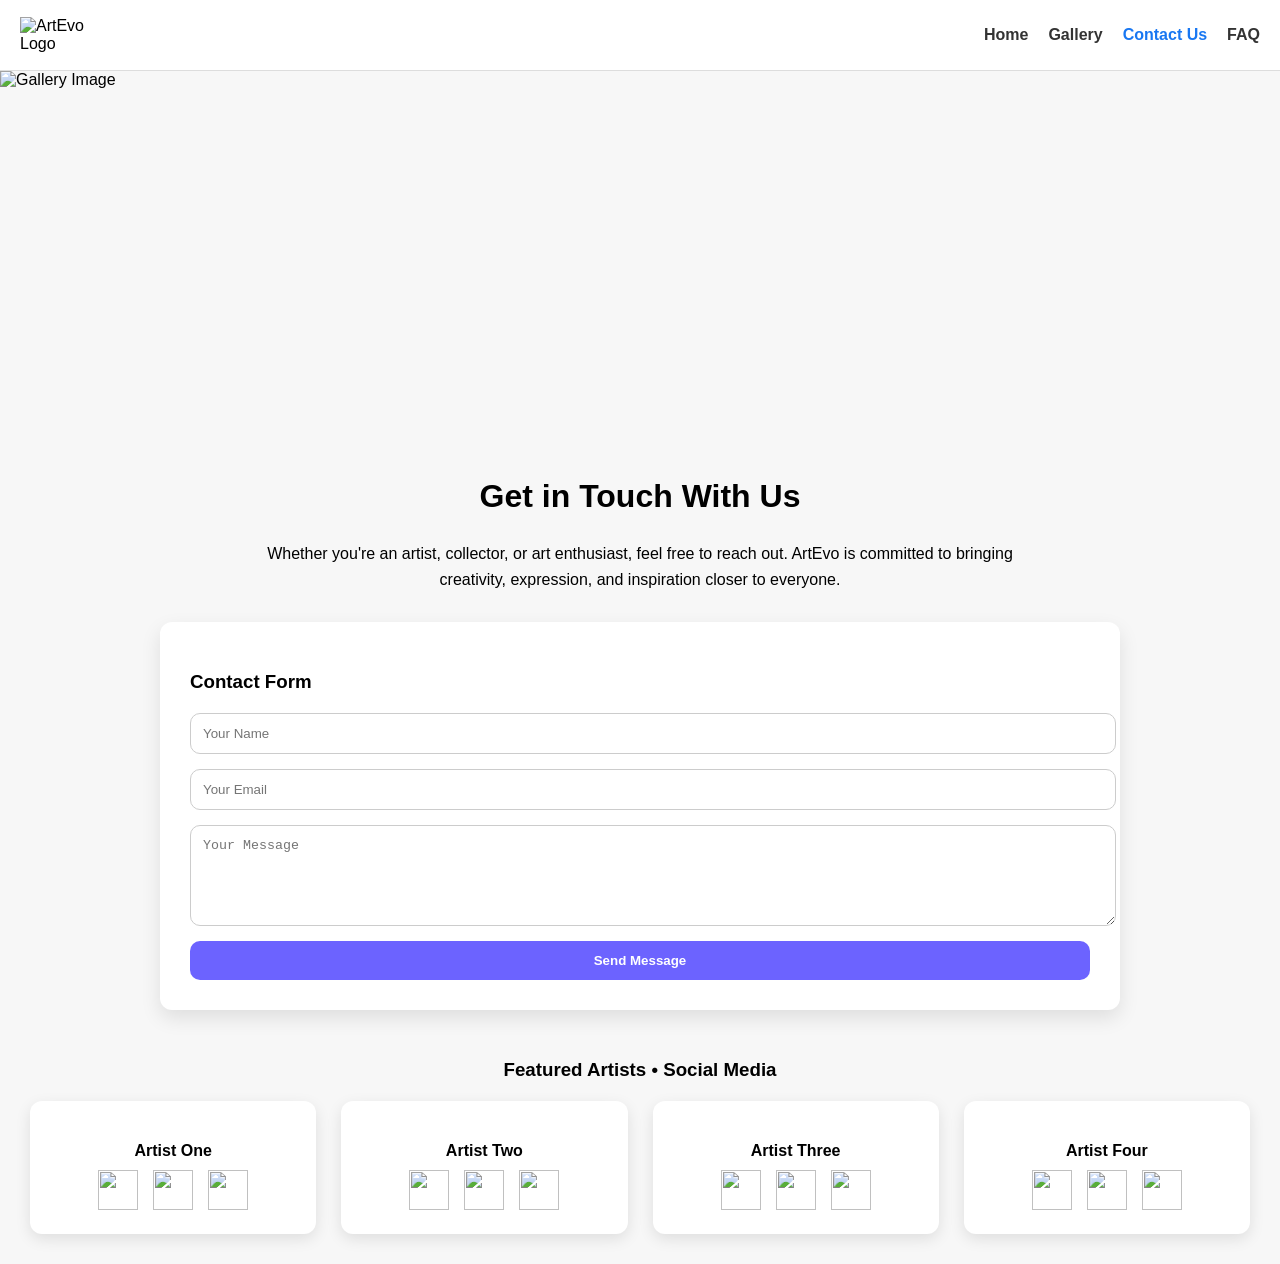
==== ArtEvo/contact.html @ fd7f2cda "11/27/25 0409 : gallery" ====
<!DOCTYPE html>
<html lang="en">
<head>
<meta charset="UTF-8" />
<meta name="viewport" content="width=device-width, initial-scale=1.0" />
<title>ArtEvo • Contact Us</title>

<style>
body {
    font-family: 'Poppins', sans-serif;
    margin: 0;
    background: #f7f7f7;
}

/* HEADER */
header {
    display: flex;
    align-items: center;
    justify-content: space-between;
    padding: 10px 20px;
    background: white;
    border-bottom: 1px solid #ddd;
    position: sticky;
    top: 0;
    z-index: 10;
}
.logo { width: 70px; height: auto; }

nav ul {
    display: flex;
    gap: 20px;
    list-style: none;
}
nav ul li a {
    text-decoration: none;
    font-weight: bold;
    color: #333;
}
nav ul li a:hover {
    color: #1877f2;
}

/* CAROUSEL */
.carousel {
    width: 100%;
    height: 350px;
    overflow: hidden;
}
.carousel img {
    width: 100%;
    height: 350px;
    object-fit: cover;
}

/* DESCRIPTION */
.description {
    padding: 30px;
    text-align: center;
}
.description h2 {
    font-size: 2rem;
}
.description p {
    max-width: 800px;
    margin: auto;
    line-height: 1.6;
}

/* CONTACT FORM */
.contact-section {
    padding: 30px;
    max-width: 900px;
    margin: auto;
    background: white;
    border-radius: 12px;
    box-shadow: 0 8px 20px rgba(0,0,0,0.1);
}
.contact-section h3 {
    margin-bottom: 20px;
}
.contact-form {
    display: grid;
    gap: 15px;
}
.contact-form input,
.contact-form textarea {
    width: 100%;
    padding: 12px;
    border-radius: 10px;
    border: 1px solid #ccc;
}
.contact-form button {
    background: #6c63ff;
    color: white;
    border: none;
    padding: 12px;
    border-radius: 10px;
    font-weight: bold;
    cursor: pointer;
}
.contact-form button:hover {
    background: #554fe0;
}

/* FEATURED ARTISTS SOCIAL MEDIA */
.social-section {
    padding: 30px;
    text-align: center;
}
.artist-social {
    display: grid;
    grid-template-columns: repeat(auto-fit, minmax(220px, 1fr));
    gap: 25px;
    margin-top: 20px;
}
.artist-block {
    background: #ffffff;
    padding: 20px;
    border-radius: 12px;
    box-shadow: 0 5px 15px rgba(0,0,0,0.1);
}
.artist-block h4 {
    margin-bottom: 10px;
}
.social-icons {
    display: flex;
    justify-content: center;
    gap: 15px;
}
.social-icons img {
    width: 40px;
    height: 40px;
    cursor: pointer;
    transition: 0.2s;
}
.social-icons img:hover {
    transform: scale(1.1);
}

/* RESPONSIVE */
@media (max-width: 768px) {
    nav ul { display: none; }
}
</style>
</head>
<body>

<!-- HEADER -->
<header>
    <img src="logo.png" class="logo" alt="ArtEvo Logo" />

    <nav>
        <ul>
            <li><a href="index.html">Home</a></li>
            <li><a href="gallery.html">Gallery</a></li>
            <li><a href="contact.html" style="color:#1877f2;">Contact Us</a></li>
            <li><a href="faq.html">FAQ</a></li>
        </ul>
    </nav>
</header>

<!-- CAROUSEL -->
<section class="carousel">
    <img id="carouselImage" src="contact1.jpg" alt="Gallery Image" />
</section>

<!-- DESCRIPTION -->
<section class="description">
    <h2>Get in Touch With Us</h2>
    <p>Whether you're an artist, collector, or art enthusiast, feel free to reach out. ArtEvo is committed to bringing creativity, expression, and inspiration closer to everyone.</p>
</section>

<!-- CONTACT FORM -->
<section class="contact-section">
    <h3>Contact Form</h3>

    <div class="contact-form">
        <input type="text" id="name" placeholder="Your Name">
        <input type="email" id="email" placeholder="Your Email">
        <textarea id="message" rows="5" placeholder="Your Message"></textarea>
        <button id="sendMessage">Send Message</button>
    </div>
</section>

<!-- FEATURED ARTISTS SOCIAL MEDIA -->
<section class="social-section">
    <h3>Featured Artists • Social Media</h3>

    <div class="artist-social">

        <div class="artist-block">
            <h4>Artist One</h4>
            <div class="social-icons">
                <a href="#"><img src="fb.png"></a>
                <a href="#"><img src="ig.png"></a>
                <a href="#"><img src="x.png"></a>
            </div>
        </div>

        <div class="artist-block">
            <h4>Artist Two</h4>
            <div class="social-icons">
                <a href="#"><img src="fb.png"></a>
                <a href="#"><img src="ig.png"></a>
                <a href="#"><img src="x.png"></a>
            </div>
        </div>

        <div class="artist-block">
            <h4>Artist Three</h4>
            <div class="social-icons">
                <a href="#"><img src="fb.png"></a>
                <a href="#"><img src="ig.png"></a>
                <a href="#"><img src="x.png"></a>
            </div>
        </div>

        <div class="artist-block">
            <h4>Artist Four</h4>
            <div class="social-icons">
                <a href="#"><img src="fb.png"></a>
                <a href="#"><img src="ig.png"></a>
                <a href="#"><img src="x.png"></a>
            </div>
        </div>

    </div>
</section>

<script>
// IMAGE CAROUSEL LOGIC
const carouselImages = ["contact1.jpg", "contact2.jpg", "contact3.jpg"];
let index = 0;

setInterval(() => {
    index = (index + 1) % carouselImages.length;
    document.getElementById("carouselImage").src = carouselImages[index];
}, 3000);

// DOM EVENT: SEND MESSAGE BUTTON
document.getElementById("sendMessage").addEventListener("click", () => {
    alert("Thank you! Your message has been sent.");
});
</script>

</body>
</html>
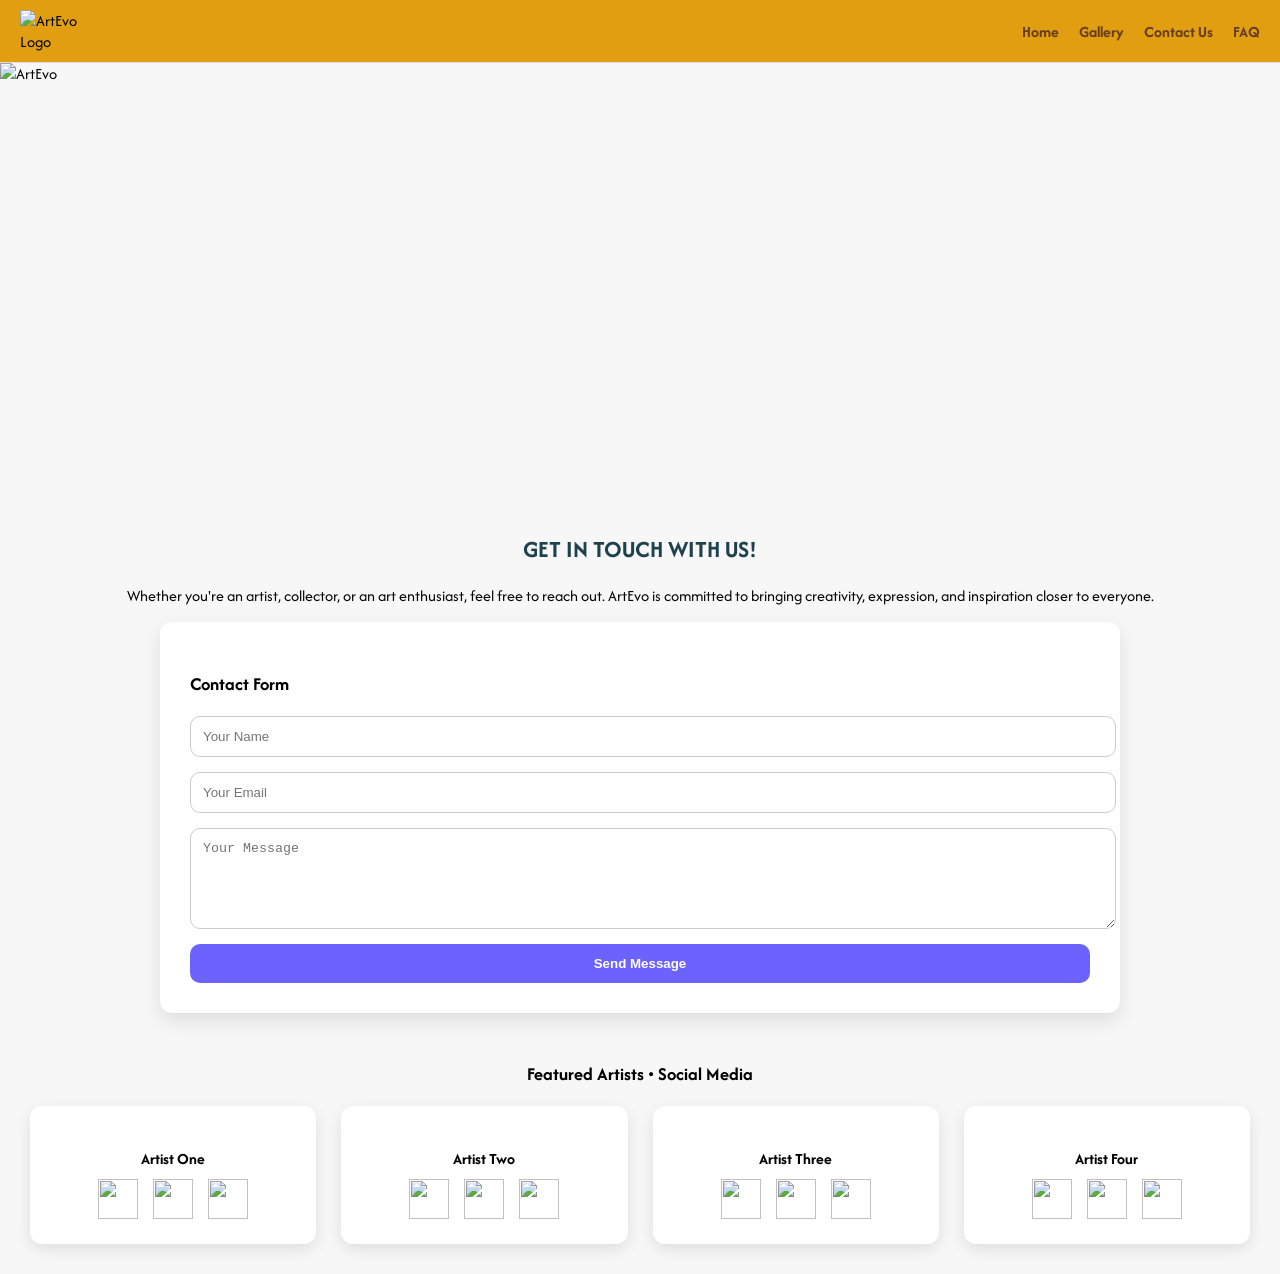
==== commit b82eac36: "11/27/25 0430 : contact us" ====
--- a/ArtEvo/contact.html
+++ b/ArtEvo/contact.html
@@ -1,247 +1,99 @@
 <!DOCTYPE html>
 <html lang="en">
 <head>
-<meta charset="UTF-8" />
-<meta name="viewport" content="width=device-width, initial-scale=1.0" />
-<title>ArtEvo • Contact Us</title>
+    <meta charset="UTF-8">
+    <meta name="viewport" content="width=device-width, initial-scale=1.0">
+    <link rel="stylesheet" href="css/style4.css">
+    <link rel="preconnect" href="https://fonts.googleapis.com">
+<link rel="preconnect" href="https://fonts.gstatic.com" crossorigin>
+<link href="https://fonts.googleapis.com/css2?family=Afacad+Flux:wght@100..1000&display=swap" rel="stylesheet">
 
-<style>
-body {
-    font-family: 'Poppins', sans-serif;
-    margin: 0;
-    background: #f7f7f7;
-}
+    <title> ArtEvo | Art is Evolving through Us </title>
 
-/* HEADER */
-header {
-    display: flex;
-    align-items: center;
-    justify-content: space-between;
-    padding: 10px 20px;
-    background: white;
-    border-bottom: 1px solid #ddd;
-    position: sticky;
-    top: 0;
-    z-index: 10;
-}
-.logo { width: 70px; height: auto; }
-
-nav ul {
-    display: flex;
-    gap: 20px;
-    list-style: none;
-}
-nav ul li a {
-    text-decoration: none;
-    font-weight: bold;
-    color: #333;
-}
-nav ul li a:hover {
-    color: #1877f2;
-}
-
-/* CAROUSEL */
-.carousel {
-    width: 100%;
-    height: 350px;
-    overflow: hidden;
-}
-.carousel img {
-    width: 100%;
-    height: 350px;
-    object-fit: cover;
-}
-
-/* DESCRIPTION */
-.description {
-    padding: 30px;
-    text-align: center;
-}
-.description h2 {
-    font-size: 2rem;
-}
-.description p {
-    max-width: 800px;
-    margin: auto;
-    line-height: 1.6;
-}
-
-/* CONTACT FORM */
-.contact-section {
-    padding: 30px;
-    max-width: 900px;
-    margin: auto;
-    background: white;
-    border-radius: 12px;
-    box-shadow: 0 8px 20px rgba(0,0,0,0.1);
-}
-.contact-section h3 {
-    margin-bottom: 20px;
-}
-.contact-form {
-    display: grid;
-    gap: 15px;
-}
-.contact-form input,
-.contact-form textarea {
-    width: 100%;
-    padding: 12px;
-    border-radius: 10px;
-    border: 1px solid #ccc;
-}
-.contact-form button {
-    background: #6c63ff;
-    color: white;
-    border: none;
-    padding: 12px;
-    border-radius: 10px;
-    font-weight: bold;
-    cursor: pointer;
-}
-.contact-form button:hover {
-    background: #554fe0;
-}
-
-/* FEATURED ARTISTS SOCIAL MEDIA */
-.social-section {
-    padding: 30px;
-    text-align: center;
-}
-.artist-social {
-    display: grid;
-    grid-template-columns: repeat(auto-fit, minmax(220px, 1fr));
-    gap: 25px;
-    margin-top: 20px;
-}
-.artist-block {
-    background: #ffffff;
-    padding: 20px;
-    border-radius: 12px;
-    box-shadow: 0 5px 15px rgba(0,0,0,0.1);
-}
-.artist-block h4 {
-    margin-bottom: 10px;
-}
-.social-icons {
-    display: flex;
-    justify-content: center;
-    gap: 15px;
-}
-.social-icons img {
-    width: 40px;
-    height: 40px;
-    cursor: pointer;
-    transition: 0.2s;
-}
-.social-icons img:hover {
-    transform: scale(1.1);
-}
-
-/* RESPONSIVE */
-@media (max-width: 768px) {
-    nav ul { display: none; }
-}
-</style>
 </head>
 <body>
 
-<!-- HEADER -->
-<header>
-    <img src="logo.png" class="logo" alt="ArtEvo Logo" />
+    <header>
+        <img src="logo/ArtEvo_Logo_Transparent.png" class="logo" alt="ArtEvo Logo" />
+        <nav>
+            <ul>
+                <li><a href="home.html">Home</a></li>
+                <li><a href="gallery.html">Gallery</a></li>
+                <li><a href="contact.html">Contact Us</a></li>
+                <li><a href="FAQ.html">FAQ</a></li>
+            </ul>
+        </nav>
+    </header>
+</head>
+<body>
 
-    <nav>
-        <ul>
-            <li><a href="index.html">Home</a></li>
-            <li><a href="gallery.html">Gallery</a></li>
-            <li><a href="contact.html" style="color:#1877f2;">Contact Us</a></li>
-            <li><a href="faq.html">FAQ</a></li>
-        </ul>
-    </nav>
-</header>
+   <section class="carousel-container" id="home">
+        <img id="carouselImage" src="carousel/artevo.png" alt="ArtEvo" />
+    </section>
 
-<!-- CAROUSEL -->
-<section class="carousel">
-    <img id="carouselImage" src="contact1.jpg" alt="Gallery Image" />
-</section>
+    <section id="description">
+        <h1 style="font-family: 'Afacad Flux'; color: #1E424D; text-align: center;"><b>GET IN TOUCH WITH US!</b></h1>
+        <p style="text-align: center;">Whether you're an artist, collector, or an art enthusiast, feel free to reach out. ArtEvo is committed to bringing creativity, expression, and inspiration closer to everyone.</p>
+    </section>
 
-<!-- DESCRIPTION -->
-<section class="description">
-    <h2>Get in Touch With Us</h2>
-    <p>Whether you're an artist, collector, or art enthusiast, feel free to reach out. ArtEvo is committed to bringing creativity, expression, and inspiration closer to everyone.</p>
-</section>
 
-<!-- CONTACT FORM -->
-<section class="contact-section">
-    <h3>Contact Form</h3>
+     <section class="contact-section">
+         <h3>Contact Form</h3>
 
-    <div class="contact-form">
-        <input type="text" id="name" placeholder="Your Name">
-        <input type="email" id="email" placeholder="Your Email">
-        <textarea id="message" rows="5" placeholder="Your Message"></textarea>
-        <button id="sendMessage">Send Message</button>
-    </div>
-</section>
+             <div class="contact-form">
+                 <input type="text" id="name" placeholder="Your Name">
+                 <input type="email" id="email" placeholder="Your Email">
+                 <textarea id="message" rows="5" placeholder="Your Message"></textarea>
+                 <button id="sendMessage">Send Message</button>
+            </div>
+     </section>
 
-<!-- FEATURED ARTISTS SOCIAL MEDIA -->
-<section class="social-section">
-    <h3>Featured Artists • Social Media</h3>
 
-    <div class="artist-social">
+     <section class="social-section">
+         <h3>Featured Artists • Social Media</h3>
 
-        <div class="artist-block">
-            <h4>Artist One</h4>
-            <div class="social-icons">
+             <div class="artist-social">
+
+             <div class="artist-block">
+                 <h4>Artist One</h4>
+                     <div class="social-icons">
+                         <a href="#"><img src="fb.png"></a>
+                         <a href="#"><img src="ig.png"></a>
+                         <a href="#"><img src="x.png"></a>
+              </div>
+             </div>
+
+             <div class="artist-block">
+                <h4>Artist Two</h4>
+                     <div class="social-icons">
                 <a href="#"><img src="fb.png"></a>
                 <a href="#"><img src="ig.png"></a>
                 <a href="#"><img src="x.png"></a>
-            </div>
-        </div>
+               </div>
+             </div>
 
-        <div class="artist-block">
-            <h4>Artist Two</h4>
-            <div class="social-icons">
+             <div class="artist-block">
+                  <h4>Artist Three</h4>
+                     <div class="social-icons">
                 <a href="#"><img src="fb.png"></a>
                 <a href="#"><img src="ig.png"></a>
                 <a href="#"><img src="x.png"></a>
-            </div>
-        </div>
+             </div>
+             </div>
 
-        <div class="artist-block">
-            <h4>Artist Three</h4>
-            <div class="social-icons">
+              <div class="artist-block">
+                   <h4>Artist Four</h4>
+                     <div class="social-icons">
                 <a href="#"><img src="fb.png"></a>
                 <a href="#"><img src="ig.png"></a>
                 <a href="#"><img src="x.png"></a>
-            </div>
+               </div>
+             </div>
+
         </div>
+    </section>
 
-        <div class="artist-block">
-            <h4>Artist Four</h4>
-            <div class="social-icons">
-                <a href="#"><img src="fb.png"></a>
-                <a href="#"><img src="ig.png"></a>
-                <a href="#"><img src="x.png"></a>
-            </div>
-        </div>
-
-    </div>
-</section>
-
-<script>
-// IMAGE CAROUSEL LOGIC
-const carouselImages = ["contact1.jpg", "contact2.jpg", "contact3.jpg"];
-let index = 0;
-
-setInterval(() => {
-    index = (index + 1) % carouselImages.length;
-    document.getElementById("carouselImage").src = carouselImages[index];
-}, 3000);
-
-// DOM EVENT: SEND MESSAGE BUTTON
-document.getElementById("sendMessage").addEventListener("click", () => {
-    alert("Thank you! Your message has been sent.");
-});
-</script>
+<script src="script4.js"></script>
 
 </body>
 </html>
--- a/ArtEvo/css/style4.css
+++ b/ArtEvo/css/style4.css
@@ -0,0 +1,153 @@
+body {
+    font-family: "Afacad Flux";
+    margin: 0;
+    background: #f7f7f7;
+}
+
+header {
+    display: flex;
+    align-items: center;
+    justify-content: space-between;
+    padding: 10px 20px;
+    background: #E19E11;
+    border-bottom: 1px solid #ddd;
+    position: sticky;
+    top: 0;
+    z-index: 10;
+}
+
+.logo {
+    width: 70px;
+    height: auto;
+}
+
+nav ul {
+    display: flex;
+    gap: 20px;
+    list-style: none;
+    margin: 0;
+}
+
+nav ul li a {
+    text-decoration: none;
+    font-weight: bold;
+    color: #663E1F;
+}
+
+nav ul li a:hover {
+    color: #ffffff;
+}
+
+.carousel-container {
+    position: relative;
+    width: 100%;
+    height: 450px;
+    overflow: hidden;
+}
+
+.carousel-container img {
+    width: 100%;
+    height: 450px;
+    object-fit: cover;
+    }
+
+.description {
+    padding: 30px;
+    text-align: center;
+}
+
+.description h2 {
+    font-size: 2rem;
+    text-align: center;
+}
+
+.description p {
+    max-width: 800px;
+    margin: auto;
+    line-height: 1.6;
+    text-align: center;
+}
+
+.contact-section {
+    padding: 30px;
+    max-width: 900px;
+    margin: auto;
+    background: white;
+    border-radius: 12px;
+    box-shadow: 0 8px 20px rgba(0,0,0,0.1);
+}
+
+.contact-section h3 {
+    margin-bottom: 20px;
+}
+
+.contact-form {
+    display: grid;
+    gap: 15px;
+}
+
+.contact-form input,
+.contact-form textarea {
+    width: 100%;
+    padding: 12px;
+    border-radius: 10px;
+    border: 1px solid #ccc;
+}
+
+.contact-form button {
+    background: #6c63ff;
+    color: white;
+    border: none;
+    padding: 12px;
+    border-radius: 10px;
+    font-weight: bold;
+    cursor: pointer;
+}
+
+.contact-form button:hover {
+    background: #554fe0;
+}
+
+.social-section {
+    padding: 30px;
+    text-align: center;
+}
+
+.artist-social {
+    display: grid;
+    grid-template-columns: repeat(auto-fit, minmax(220px, 1fr));
+    gap: 25px;
+    margin-top: 20px;
+}
+
+.artist-block {
+    background: #ffffff;
+    padding: 20px;
+    border-radius: 12px;
+    box-shadow: 0 5px 15px rgba(0,0,0,0.1);
+}
+
+.artist-block h4 {
+    margin-bottom: 10px;
+}
+
+.social-icons {
+    display: flex;
+    justify-content: center;
+    gap: 15px;
+}
+
+.social-icons img {
+    width: 40px;
+    height: 40px;
+    cursor: pointer;
+    transition: 0.2s;
+}
+
+.social-icons img:hover {
+    transform: scale(1.1);
+}
+
+@media (max-width: 768px) {
+    nav ul { display: none; }
+}
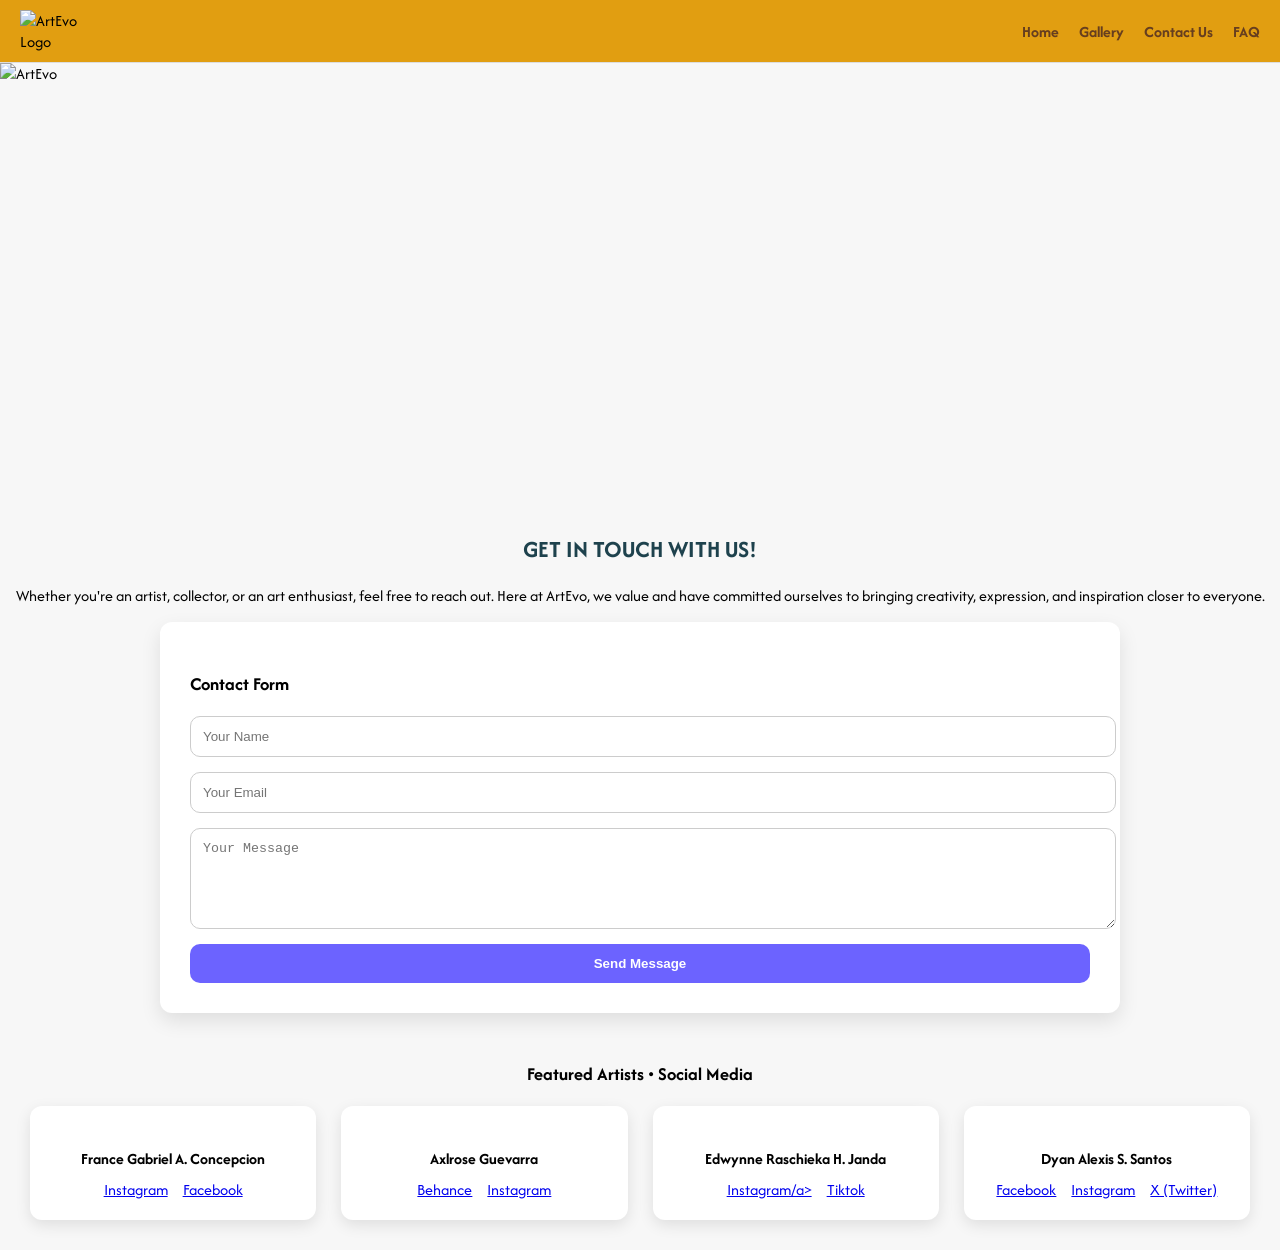
==== commit 98d8b4f0: "11/27/25 0444 : contact" ====
--- a/ArtEvo/contact.html
+++ b/ArtEvo/contact.html
@@ -33,7 +33,7 @@
 
     <section id="description">
         <h1 style="font-family: 'Afacad Flux'; color: #1E424D; text-align: center;"><b>GET IN TOUCH WITH US!</b></h1>
-        <p style="text-align: center;">Whether you're an artist, collector, or an art enthusiast, feel free to reach out. ArtEvo is committed to bringing creativity, expression, and inspiration closer to everyone.</p>
+        <p style="text-align: center;">Whether you're an artist, collector, or an art enthusiast, feel free to reach out. Here at ArtEvo, we value and have committed ourselves to bringing creativity, expression, and inspiration closer to everyone.</p>
     </section>
 
 
@@ -55,38 +55,35 @@
              <div class="artist-social">
 
              <div class="artist-block">
-                 <h4>Artist One</h4>
+                 <h4>France Gabriel A. Concepcion</h4>
                      <div class="social-icons">
-                         <a href="#"><img src="fb.png"></a>
-                         <a href="#"><img src="ig.png"></a>
-                         <a href="#"><img src="x.png"></a>
+                          <a href="https://www.instagram.com/france_theguy?igsh=dXV4ZnJmbWR6dGt0">Instagram</a>
+                          <a href="https://www.facebook.com/share/1AnmAD8QXY/">Facebook</a>
               </div>
              </div>
 
              <div class="artist-block">
-                <h4>Artist Two</h4>
+                <h4>Axlrose Guevarra</h4>
                      <div class="social-icons">
-                <a href="#"><img src="fb.png"></a>
-                <a href="#"><img src="ig.png"></a>
-                <a href="#"><img src="x.png"></a>
+                          <a href="https://www.behance.net/rskieedump">Behance</a>
+                          <a href="https://www.instagram.com/ryuzakiiiiiiii?igsh=OXNyOWZkMnBpZDBt&utm_source=qr">Instagram</a>
                </div>
              </div>
 
              <div class="artist-block">
-                  <h4>Artist Three</h4>
+                  <h4>Edwynne Raschieka H. Janda</h4>
                      <div class="social-icons">
-                <a href="#"><img src="fb.png"></a>
-                <a href="#"><img src="ig.png"></a>
-                <a href="#"><img src="x.png"></a>
+                          <a href="https://www.instagram.com/_oncloudwynnee">Instagram/a>
+                          <a href="https://www.tiktok.com/@_oncloudwynnee">Tiktok</a>
              </div>
              </div>
 
               <div class="artist-block">
-                   <h4>Artist Four</h4>
+                   <h4>Dyan Alexis S. Santos</h4>
                      <div class="social-icons">
-                <a href="#"><img src="fb.png"></a>
-                <a href="#"><img src="ig.png"></a>
-                <a href="#"><img src="x.png"></a>
+                          <a href="#">Facebook</a>
+                          <a href="#">Instagram</a>
+                          <a href="#">X (Twitter)</a>
                </div>
              </div>
 
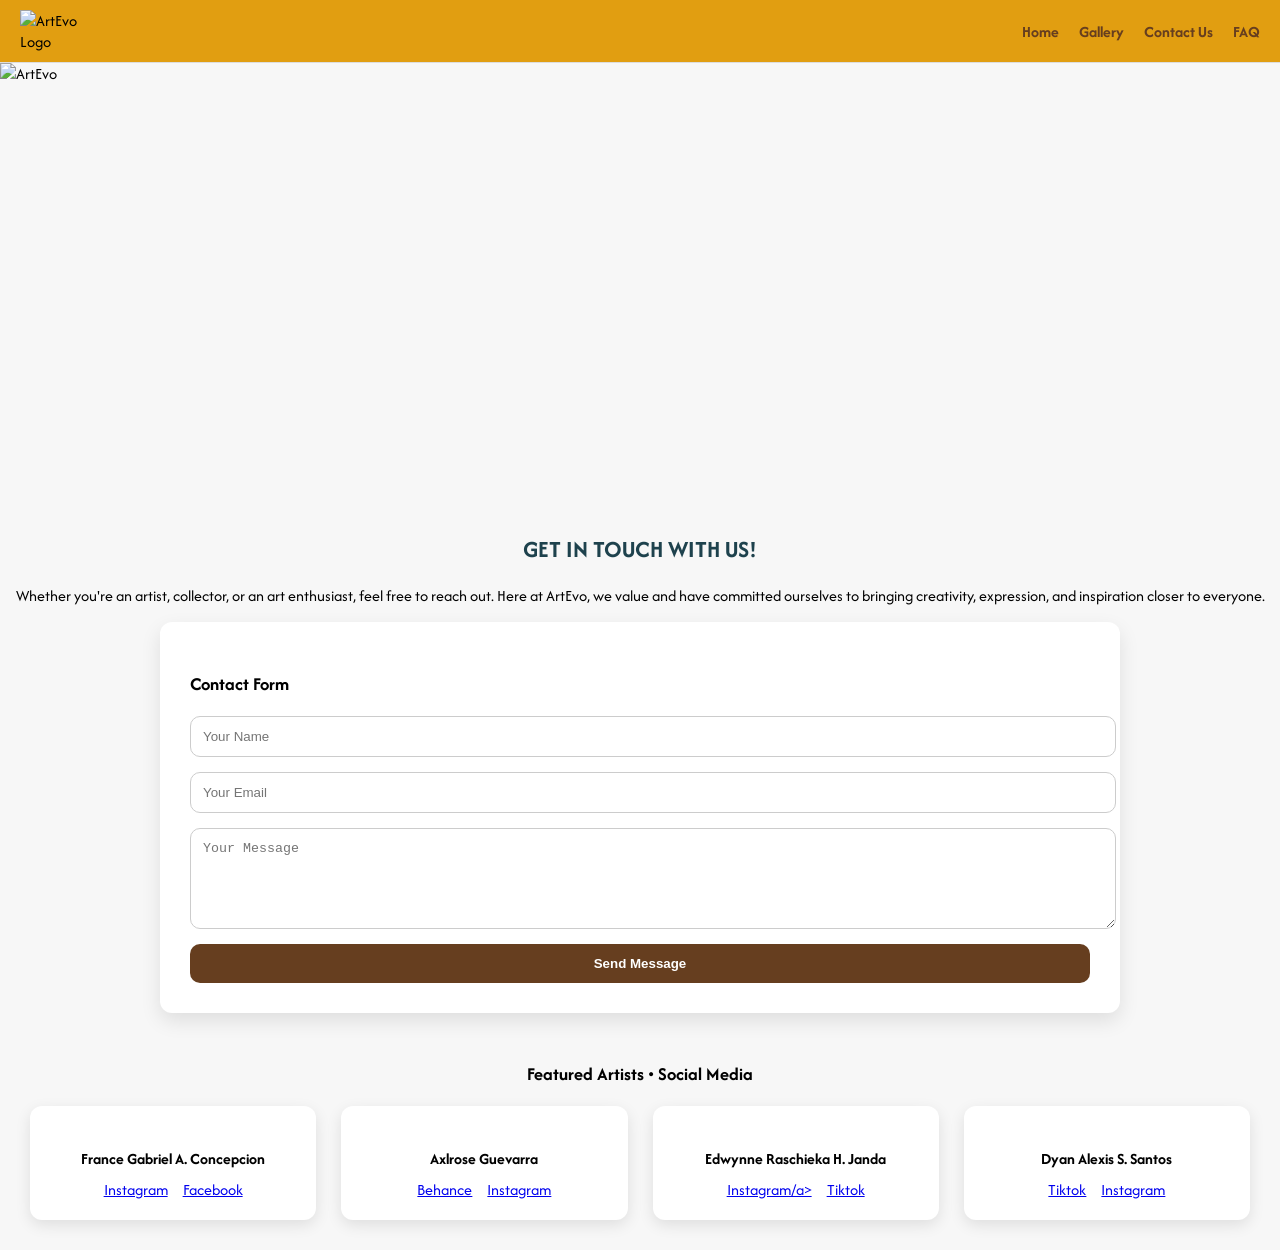
==== commit 20dc2fc0: "11/27/25 0450 : contact" ====
--- a/ArtEvo/contact.html
+++ b/ArtEvo/contact.html
@@ -81,9 +81,8 @@
               <div class="artist-block">
                    <h4>Dyan Alexis S. Santos</h4>
                      <div class="social-icons">
-                          <a href="#">Facebook</a>
-                          <a href="#">Instagram</a>
-                          <a href="#">X (Twitter)</a>
+                          <a href="https://www.tiktok.com/@d_evilled?_r=1&_d=secCgYIASAHKAESPgo8hftddflWN0S4b%2B2sKKgsourwXVYSvlZGJWN4fzpC%2FauVfZ%2FytQGna%2BC5gt2t68CjZ6osfFBH4oHbrqctGgA%3D&_svg=1&checksum=2944cb47b2046d1b456edf26c850968656c2db3c5cb54aa65af3f457f8b64171&item_author_type=2&sec_uid=MS4wLjABAAAAnQwt_r5Z7zIpYkKeAi7vBCXYyPlzq4dbPrM898n46Nw7fAhHvsS2XLp7NHAOcyFn&sec_user_id=MS4wLjABAAAA-iKL8J7BvVko7cnAikKnkUOXa2spPsKyQ2gT-a68rsewe2lgab2tOXR45yxRkYiV&share_app_id=1180&share_author_id=6528731827527598082&share_link_id=C1F9C78C-8115-46A4-9E97-81914BC87708&share_region=PH&share_scene=1&sharer_language=en&social_share_type=5&source=h5_t&timestamp=1764190108&tt_from=copy&u_code=e0mm982jmfi3bh&ug_btm=b0%2Cb5836&user_id=7078399111661536258&utm_campaign=client_share&utm_medium=ios&utm_source=copy">Tiktok</a>
+                          <a href="https://www.tiktok.com/@d_evilled?_r=1&_d=secCgYIASAHKAESPgo8hftddflWN0S4b%2B2sKKgsourwXVYSvlZGJWN4fzpC%2FauVfZ%2FytQGna%2BC5gt2t68CjZ6osfFBH4oHbrqctGgA%3D&_svg=1&checksum=2944cb47b2046d1b456edf26c850968656c2db3c5cb54aa65af3f457f8b64171&item_author_type=2&sec_uid=MS4wLjABAAAAnQwt_r5Z7zIpYkKeAi7vBCXYyPlzq4dbPrM898n46Nw7fAhHvsS2XLp7NHAOcyFn&sec_user_id=MS4wLjABAAAA-iKL8J7BvVko7cnAikKnkUOXa2spPsKyQ2gT-a68rsewe2lgab2tOXR45yxRkYiV&share_app_id=1180&share_author_id=6528731827527598082&share_link_id=C1F9C78C-8115-46A4-9E97-81914BC87708&share_region=PH&share_scene=1&sharer_language=en&social_share_type=5&source=h5_t&timestamp=1764190108&tt_from=copy&u_code=e0mm982jmfi3bh&ug_btm=b0%2Cb5836&user_id=7078399111661536258&utm_campaign=client_share&utm_medium=ios&utm_source=copy">Instagram</a>
                </div>
              </div>
 
--- a/ArtEvo/css/style4.css
+++ b/ArtEvo/css/style4.css
@@ -95,7 +95,7 @@
 }
 
 .contact-form button {
-    background: #6c63ff;
+    background: #663E1F;
     color: white;
     border: none;
     padding: 12px;
@@ -105,7 +105,7 @@
 }
 
 .contact-form button:hover {
-    background: #554fe0;
+    background: #663E1F;
 }
 
 .social-section {
@@ -137,17 +137,6 @@
     gap: 15px;
 }
 
-.social-icons img {
-    width: 40px;
-    height: 40px;
-    cursor: pointer;
-    transition: 0.2s;
-}
-
-.social-icons img:hover {
-    transform: scale(1.1);
-}
-
 @media (max-width: 768px) {
     nav ul { display: none; }
 }
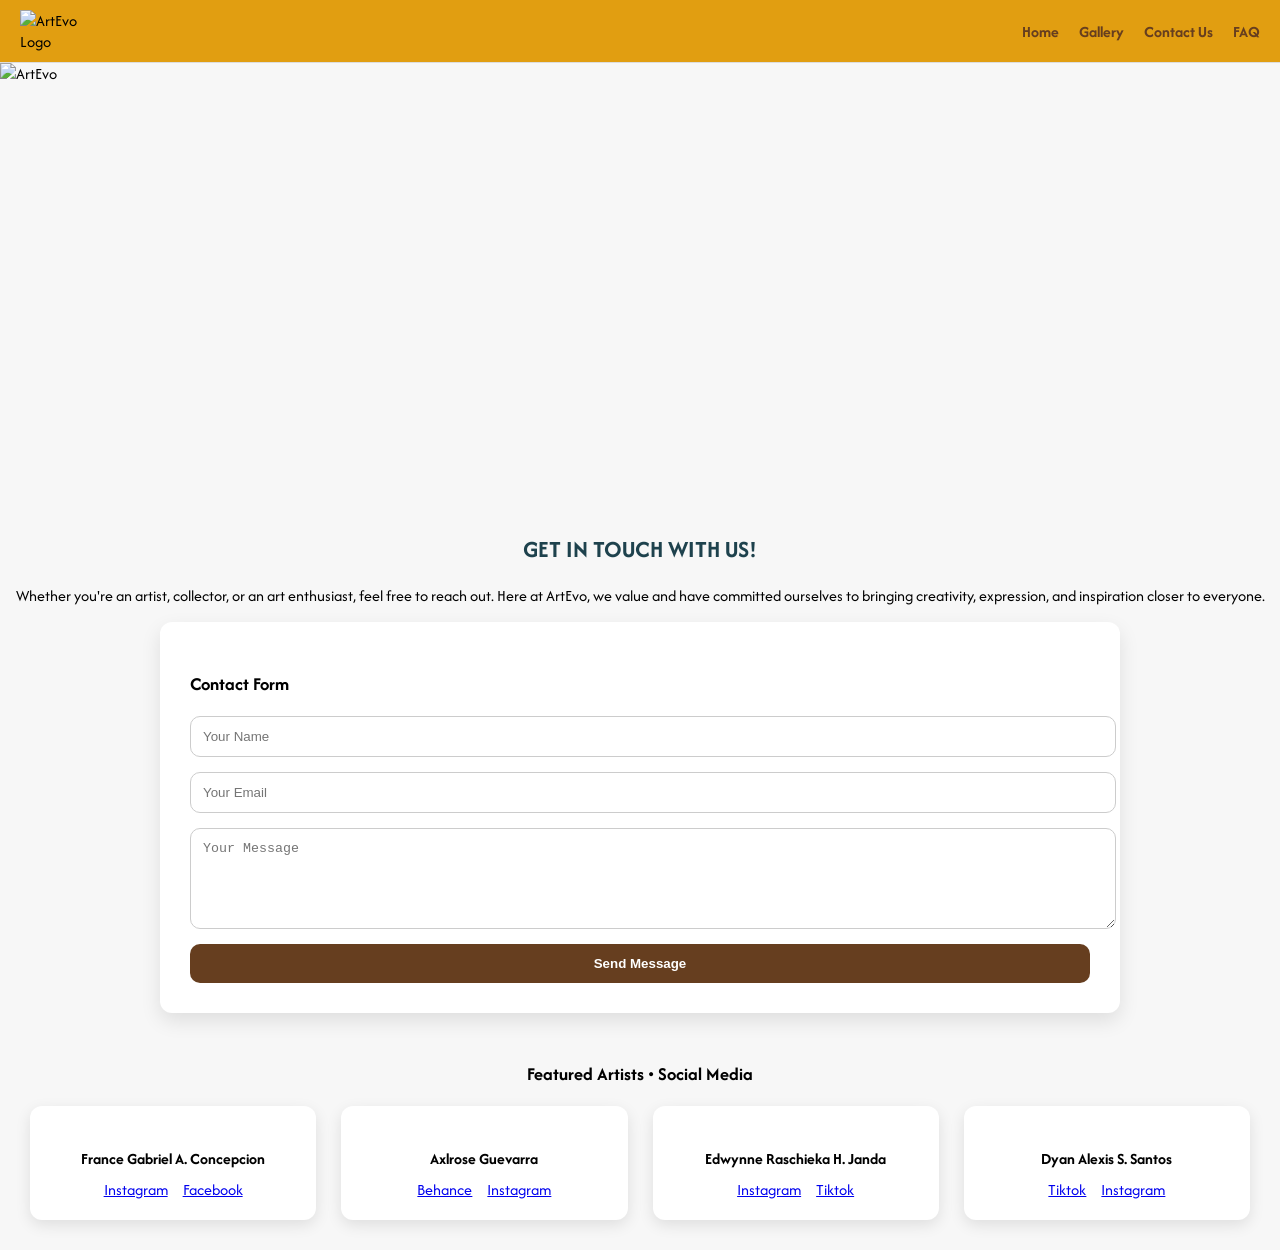
==== commit 5130220e: "11/27/25 0454 : contact" ====
--- a/ArtEvo/contact.html
+++ b/ArtEvo/contact.html
@@ -73,7 +73,7 @@
              <div class="artist-block">
                   <h4>Edwynne Raschieka H. Janda</h4>
                      <div class="social-icons">
-                          <a href="https://www.instagram.com/_oncloudwynnee">Instagram/a>
+                          <a href="https://www.instagram.com/_oncloudwynnee">Instagram</a>
                           <a href="https://www.tiktok.com/@_oncloudwynnee">Tiktok</a>
              </div>
              </div>
--- a/ArtEvo/css/style4.css
+++ b/ArtEvo/css/style4.css
@@ -105,7 +105,7 @@
 }
 
 .contact-form button:hover {
-    background: #663E1F;
+    background: #E5D595;
 }
 
 .social-section {
